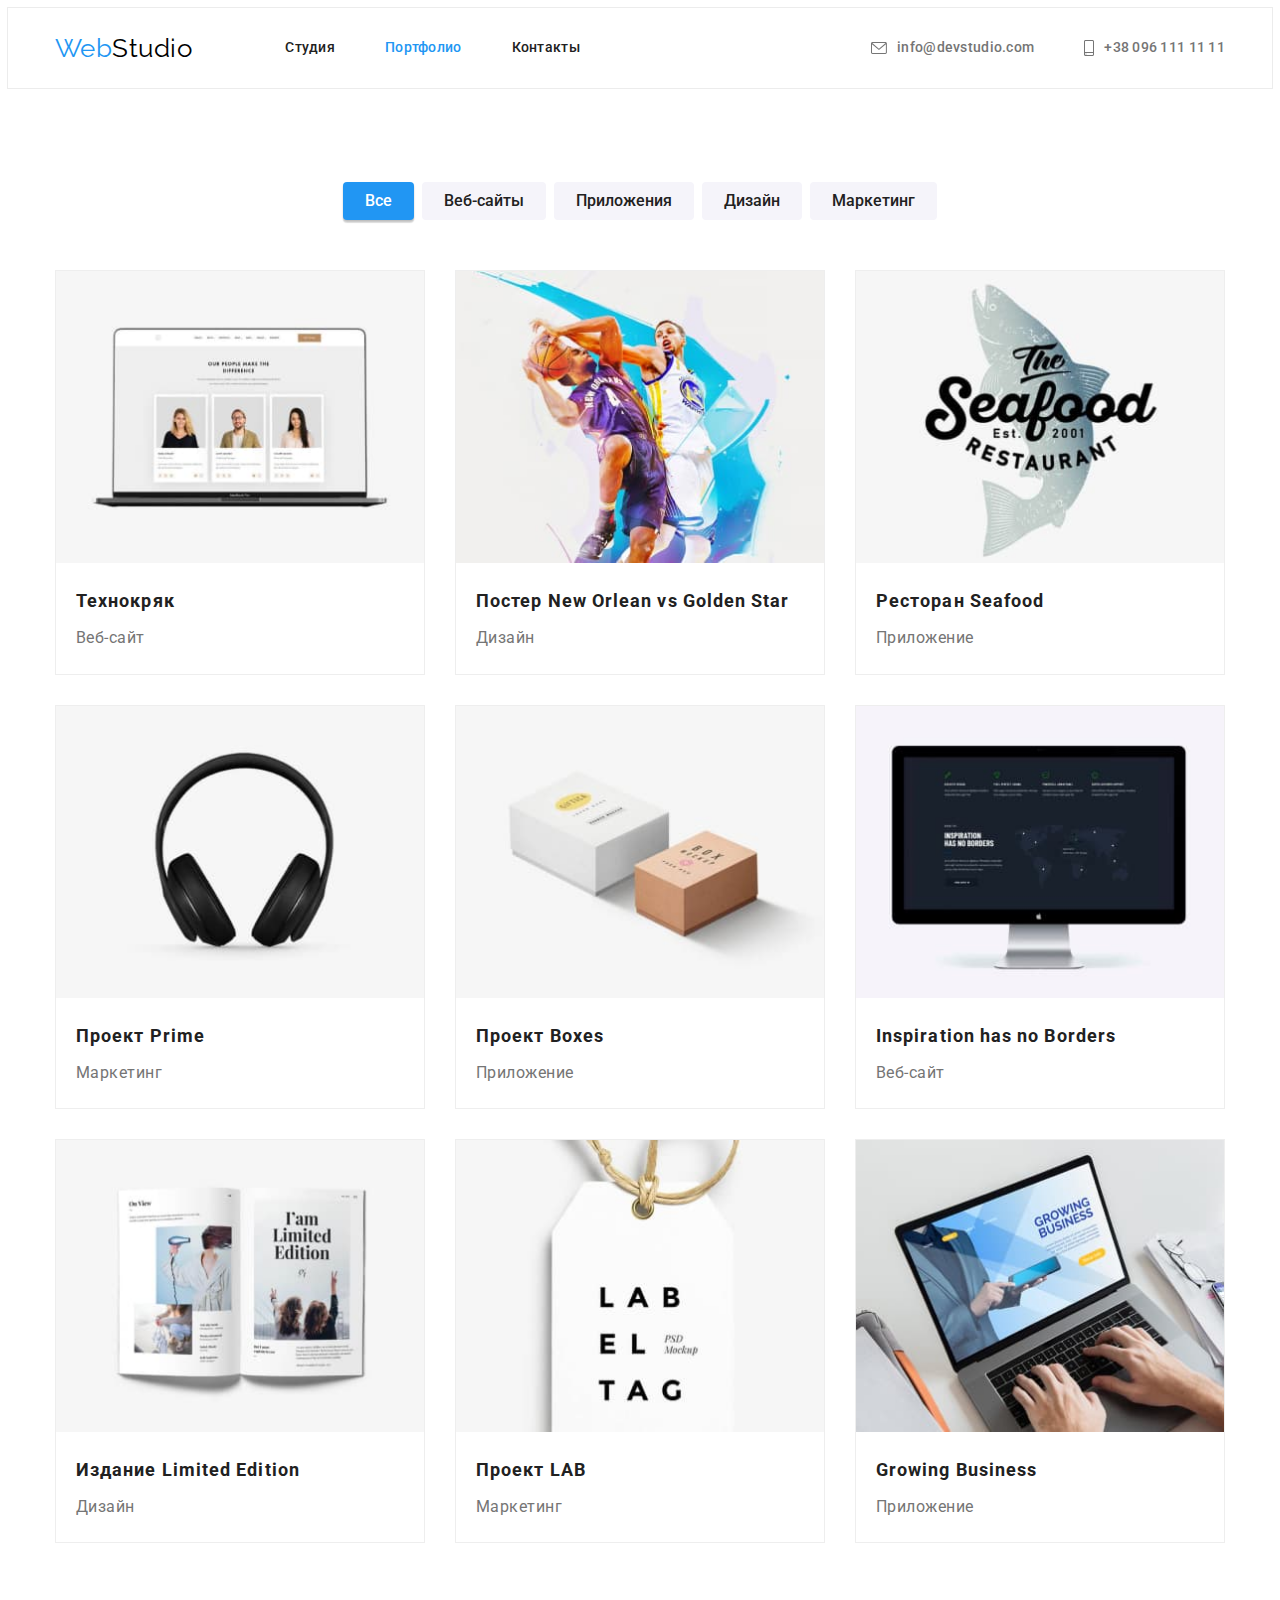
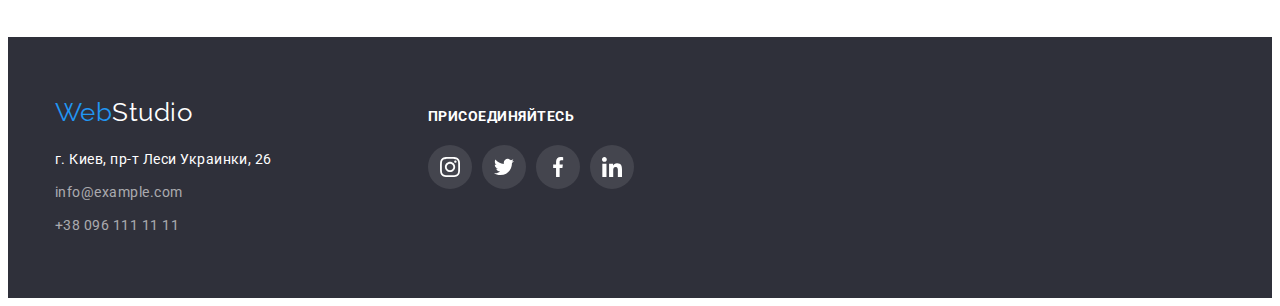
==== portfolio.html @ 5b9df4e9 "Initial commit" ====
<!DOCTYPE html>
<html lang="ru">
<head>
    <meta charset="UTF-8">
    <meta http-equiv="X-UA-Compatible" content="IE=edge">
    <meta name="viewport" content="width=device-width, initial-scale=1.0">
    <title>WebStudio</title>
    <link href="https://fonts.googleapis.com/css2?family=Raleway:wght@700&family=Roboto:wght@400;500;700&display=swap" rel="stylesheet">
    <link rel="stylesheet" href="https://cdnjs.cloudflare.com/ajax/libs/modern-normalize/1.1.0/modern-normalize.min.css"
        integrity="sha512-wpPYUAdjBVSE4KJnH1VR1HeZfpl1ub8YT/NKx4PuQ5NmX2tKuGu6U/JRp5y+Y8XG2tV+wKQpNHVUX03MfMFn9Q=="
        crossorigin="anonymous" referrerpolicy="no-referrer" />
    <link rel="stylesheet" href="./css/styles.css">
</head>
<body>
    <header class="header">
        <div class="container main-nav">
            <nav class="main-nav">
                <a href="./index.html" class="logo">
                    <span class="accent">Web</span>Studio
                </a>
                <ul class="site-nav">
                    <li class="item">
                        <a href="./index.html" class="link">Студия</a>
                    </li>
                    <li class="item">
                        <a href="./portfolio.html" class="link current">Портфолио</a>
                    </li>
                    <li class="item">
                        <a href="/" class="link">Контакты</a>
                    </li>
                </ul>
            </nav>
            <ul class="contacts">
                <li class="item">
                    <a href="mailto:info@devstudio.com" class="link">
                        <svg class="icon-contacts" width="16" height="12">
                            <use href="./images/icons.svg#envelope"></use>
                        </svg>
                        info@devstudio.com
                    </a>
                </li>
                <li class="item">
                    <a href="tel:+380961111111" class="link">
                        <svg class="icon-contacts" width="10" height="16">
                            <use href="./images/icons.svg#smartphone"></use>
                        </svg>
                        +38 096 111 11 11
                    </a>
                </li>
            </ul>
        </div>
    </header>
    <main>
        <section class="section portf">
            <div class="container">
                <h1 class="visually-hidden">Меню</h1>
                <ul class="button-menu">
                    <li class="item">
                        <button type="button" class="button-potrf active">Все</button>
                    </li>
                    <li class="item">
                        <button type="button" class="button-potrf">Веб-сайты</button>
                    </li>
                    <li class="item">
                        <button type="button" class="button-potrf">Приложения</button>
                    </li>
                    <li class="item">
                        <button type="button" class="button-potrf">Дизайн</button>
                    </li>
                    <li class="item">
                        <button type="button" class="button-potrf">Маркетинг</button>
                    </li>
                </ul>
                <ul class="content">
                    <li class="item-portf">
                        <a class="card-portf" href="#">
                            <div class="card-thumb">
                                <img src="./images/P1.jpg" alt="ноутбук с веб-сайтом" width="370" height="294">
                            </div>
                            <div class="card-context">
                                <h3 class="title">Технокряк</h3>
                                <p class="context">Веб-сайт</p>
                            </div>
                        </a>
                    </li>
                    <li class="item-portf">
                        <a class="card-portf" href="#">
                            <div class="card-thumb">
                                <img src="./images/P2.jpg" alt="два баскетбольных игрока" width="370" height="294">
                            </div>
                            <div class="card-context">
                                <h3 class="title">Постер New Orlean vs Golden Star</h3>
                                <p class="context">Дизайн</p>
                            </div>
                        </a>
                    </li>
                    <li class="item-portf">
                        <a class="card-portf" href="#">
                            <div class="card-thumb">
                                <img src="./images/P3.jpg" alt="рыба" width="370" height="294">
                            </div>
                            <div class="card-context">
                                <h3 class="title">Ресторан Seafood</h3>
                                <p class="context">Приложение</p>
                            </div>
                        </a>
                    </li>
                    <li class="item-portf">
                        <a class="card-portf" href="#">
                            <div class="card-thumb">
                                <img src="./images/P4.jpg" alt="наушники" width="370" height="294">
                            </div>
                            <div class="card-context">
                                <h3 class="title">Проект Prime</h3>
                                <p class="context">Маркетинг</p>
                            </div>
                        </a>
                    </li>
                    <li class="item-portf">
                        <a class="card-portf" href="#">
                            <div class="card-thumb">
                                <img src="./images/P5.jpg" alt="коробки" width="370" height="294">
                            </div>
                            <div class="card-context">
                                <h3 class="title">Проект Boxes</h3>
                                <p class="context">Приложение</p>
                            </div>
                        </a>
                    </li>
                    <li class="item-portf">
                        <a class="card-portf" href="#">
                            <div class="card-thumb">
                                <img src="./images/P6.jpg" alt="монитор" width="370" height="294">
                            </div>
                            <div class="card-context">
                                <h3 class="title">Inspiration has no Borders</h3>
                                <p class="context">Веб-сайт</p>
                            </div>
                        </a>
                    </li>
                    <li class="item-portf">
                        <a class="card-portf" href="#">
                            <div class="card-thumb">
                                <img src="./images/P7.jpg" alt="журнал" width="370" height="294">
                            </div>
                            <div class="card-context">
                                <h3 class="title">Издание Limited Edition</h3>
                                <p class="context">Дизайн</p>
                            </div>
                        </a>
                    </li>
                    <li class="item-portf">
                        <a class="card-portf" href="#">
                            <div class="card-thumb">
                                <img src="./images/P8.jpg" alt="бирка" width="370" height="294">
                            </div>
                            <div class="card-context">
                                <h3 class="title">Проект LAB</h3>
                                <p class="context">Маркетинг</p>
                            </div>
                        </a>
                    </li>
                    <li class="item-portf">
                        <a class="card-portf" href="#">
                            <div class="card-thumb">
                                <img src="./images/P9.jpg" alt="ноутбук с веб-сайтом" width="370" height="294">
                            </div>
                            <div class="card-context">
                                <h3 class="title">Growing Business</h3>
                                <p class="context">Приложение</p>
                            </div>
                        </a>
                    </li>
                </ul>
            </div>
        </section>
    </main>
    <footer class="footer">
        <div class="container address">
            <div class="footer-address">
                <a href="./index.html" class="logo-white"><span class="accent">Web</span>Studio</a>
                <address class="address">
                    <ul class="address-nav">
                        <li class="item"><a class="link-nav" href="https://bit.ly/3pXMvUd" target="_blank"
                                rel="noopener noreferrer">г.
                                Киев, пр-т
                                Леси Украинки, 26</a></li>
                        <li class="item"><a class="link" href="mailto:info@devstudio.com">info@example.com</a></li>
                        <li class="item"><a class="link" href="tel:+380961111111">+38 096 111 11 11</a></li>
                    </ul>
                </address>
            </div>
            <div class="footer-container">
                <h3 class="title">присоединяйтесь</h3>
                <ul class="social">
                    <li class="item-social">
                        <a class="link" href="#">
                            <svg class="icon-social" width="20" height="20">
                                <use href="./images/icons.svg#instagram"></use>
                            </svg>
                        </a>
                    </li>
                    <li class="item-social">
                        <a class="link" href="#">
                            <svg class="icon-social" width="20" height="20">
                                <use href="./images/icons.svg#twitter"></use>
                            </svg>
                        </a>
                    </li>
                    <li class="item-social">
                        <a class="link" href="#">
                            <svg class="icon-social" width="20" height="20">
                                <use href="./images/icons.svg#facebook"></use>
                            </svg>
                        </a>
                    </li>
                    <li class="item-social">
                        <a class="link" href="#">
                            <svg class="icon-social" width="20" height="20">
                                <use href="./images/icons.svg#linkedin"></use>
                            </svg>
                        </a>
                    </li>
                </ul>
            </div>
        </div>
    </footer>
</body>
</html>
---- css/styles.css ----
:root {
    --primary-text-color: #757575;
    --title-text-color: #212121;
    --accent-color: #2196F3;
    --button-hover-color: #188CE8;
    --primary-white-color: #FFFFFF;
    --secondary-white-color: #F5F4FA;
    --address-link-color: rgba(255, 255, 255, 0.6);
    --logo-color: #000000;
    --herofooter-bg-color: #2F303A;
    --icons-primary-color: #afb1b8;
    --footer-social-color: rgba(255, 255, 255, 10%);
    }

body {
    font-family: Roboto, sans-serif;
    letter-spacing: 0.03em;
    color: var(--primary-text-color);
    background-color: var(--primary-white-color);
}

html {
    box-sizing: border-box;
}

*,
*::after,
*::before {
    box-sizing: inherit;
}

a {
    text-decoration: none;
    color: inherit;
}

ul {
    margin: 0;
    padding: 0;
    list-style: none;
}

.section {
    padding-top: 94px;
    padding-bottom: 94px;
}

.visually-hidden {
    position: absolute;
    width: 1px;
    height: 1px;
    margin: -1px;
    border: 0;
    padding: 0;
    white-space: nowrap;
    clip-path: inset(100%);
    clip: rect(0 0 0 0);
    overflow: hidden;
}

.accent {
    color: var(--accent-color);
}

/* Шапка */
.header {
    outline: 1px solid #ececec;
}

.container {
    width: 1200px;
    padding-left: 15px;
    padding-right: 15px;
    margin: 0 auto;
}

.logo {
    font-family: Raleway;
    font-size: 26px;
    line-height: 1.19;
    color: var(--logo-color);
}

.logo-white {
    display: block;
    margin-bottom: 20px;
    font-family: Raleway;
    font-size: 26px;
    line-height: 1.19;
    color: var(--primary-white-color);
}

.main-nav {
    display: flex;
    align-items: center;
}

.site-nav {
    display: flex;
    margin-left: 93px;
}

.site-nav .link {
    display: block;
    padding-top: 32px;
    padding-bottom: 32px;
    font-weight: 500;
    font-size: 14px;
    line-height: 1.14;
    letter-spacing: 0.02em;
    color: var(--title-text-color);
}

.site-nav .item + .item {
    margin-left: 50px;
}

.site-nav .link:hover,
.site-nav .link:focus,
.contacts .link:hover,
.contacts .link:focus,
.address-nav .link:hover,
.address-nav .link:focus {
    color: var(--accent-color);
}

.site-nav .link.current {
    color: var(--accent-color);
}

.contacts {
    display: flex;
    margin-left: auto;
}

.contacts .item {
    fill: currentColor;
}

.contacts .icon-contacts {
    margin-right: 10px;
}

.contacts .icon-contacts:hover {
    fill: var(--accent-color);
}

.contacts .link {
    display: inline-flex;
    align-items: center;
    padding-top: 32px;
    padding-bottom: 32px;
    font-weight: 500;
    font-size: 14px;
    line-height: 1.14;
    letter-spacing: 0.02em;
    color: var(--primary-text-color);
}

.contacts .item + .item {
    margin-left: 50px;
}

img {
    display: block;
    max-width: 100%;
    height: auto;
}

/* Секция Герой */
.hero {
    padding: 200px 0;
    text-align: center;
    background-color: var(--herofooter-bg-color);
    max-width: 1600px;
    margin-left: auto;
    margin-right: auto;
    background-image: linear-gradient(
     to right,
     rgba(47, 48, 58, 0.4),
     rgba(47, 48, 58, 0.4)
     ), 
     url(../images/fon.jpg);
    background-repeat: no-repeat;
    background-position: center;
    background-size: cover;
}

.hero-title {
    width: 696px;
    margin-left: auto;
    margin-right: auto;
    margin-top: 0;
    margin-bottom: 30px;
    font-weight: 900;
    font-size: 44px;
    line-height: 1.36;
    letter-spacing: 0.06em;
    text-transform: uppercase;
    color: var(--primary-white-color);
}

.button {
    font-family: inherit;
    font-weight: 700;
    font-size: 16px;
    line-height: 1.88;
    text-align: center;
    letter-spacing: 0.06em;
    color: var(--primary-white-color);
    background-color: var(--accent-color);
    padding: 10px 32px;
    border-radius: 4px;
    border: none;
    cursor: pointer;
}

.button:hover {
    color: var(--primary-white-color);
    background-color: var(--button-hover-color);
}

/* Секция Особенности */
.peculiarities {
    display: flex;
}

.thumb {
    display: flex;
    margin-bottom: 30px;
    background-color: var(--secondary-white-color);
    border-radius: 4px;
    height: 120px;
    align-items: center;
    justify-content: center;
}

.peculiarities .item {
    width: 270px;
}

.peculiarities .item + .item {
    margin-left: 30px;
}

.peculiarities .title {
    margin-top: 0;
    margin-bottom: 10px;
    font-size: 14px;
    line-height: 1.14;
    text-transform: uppercase;
    color: var(--title-text-color);
}

.text {
    margin-top: 0;
    margin-bottom: 0;
    font-size: 14px;
    line-height: 1.71;
}

/* Секция Картинки */
.image {
    padding-top: 0;
}

.picture {
    display: flex;
    width: 370;
}

.picture .item + .item {
    margin-left: 30px;
}

.section-title,
.team-title,
.clients-title {
    margin-top: 0;
    margin-bottom: 50px;
    font-size: 36px;
    line-height: 1.17;
    text-align: center;
    color: var(--title-text-color);
}

/* Секция Команда */
.section.team {    
    background-color: var(--secondary-white-color); 
}

.work-list {
    display: flex;
    margin-left: -30px;
    margin-top: -30px;
}

.work-list .item {
    flex-basis: calc(100% / 4 - 30px);
    margin-left: 30px;
    margin-top: 30px;
    background-color: var(--primary-white-color);
    box-shadow: 0px 1px 3px rgba(0, 0, 0, 0.12), 0px 1px 1px rgba(0, 0, 0, 0.14), 0px 2px 1px rgba(0, 0, 0, 0.2);
    border-radius: 0px 0px 4px 4px;
}

.card-content {
    padding: 30px;
    text-align: center;
}

.card-icon {
    display: flex;
    justify-content: center;
}

.card-icon .link {
    display: inline-flex;
    align-items: center;
    justify-content: center;
    width: 44px;
    height: 44px;
    border-radius: 50%;
    /* margin-right: 10px; */
    fill: var(--icons-primary-color);
}

.card-icon .item-team + .item-team {
    margin-left: 10px;
}

/* .card-icon .item-team:not(:last-child) {
    margin-right: 10px;
} */

.card-icon .link:hover {
    fill: var(--primary-white-color);
    background-color: var(--accent-color);
}

.work-list .title {
    margin-top: 0;
    margin-bottom: 10px;
    font-weight: 500;
    font-size: 16px;
    line-height: 1.19;
    color: var(--title-text-color);
}

.team-text {
    margin-top: 0;
    margin-bottom: 16px;
    font-size: 16px;
    line-height: 1.19;
}

/* Секция Клиенты */
.company {
    display: flex;
}

.company .link {
    display: inline-flex;
    outline: 1px solid var(--icons-primary-color);
    border-radius: 4px;
    width: 170px;
    height: 92px;
    align-items: center;
    justify-content: center;
    fill: var(--icons-primary-color);
}

.company .link:hover,
.company .link:focus {
    border: 1px solid var(--accent-color);
}

.company .link:hover .icon-clients,
.company .link:focus .icon-clients {
    fill: var(--accent-color);
}

.company .item+.item {
    margin-left: 30px;
}

/* Подвал */
.footer {
    padding-top: 60px;
    padding-bottom: 60px;
    background-color: var(--herofooter-bg-color);
}

.address {
    display: flex;
    align-items: baseline;

}

.address-nav .item+.item {
    margin-top: 9px;
}

.address-nav .link-nav {
    font-style: normal;
    font-size: 14px;
    line-height: 1.71;
    color: var(--primary-white-color);
}

.address-nav .link {
    font-style: normal;
    font-size: 14px;
    line-height: 1.71;
    color: var(--address-link-color);
}

.footer-container .title {
    margin-top: 0;
    margin-left: 156px;
    margin-bottom: 20px;
    font-weight: 700;
    font-size: 14px;
    line-height: 1.14;
    text-transform: uppercase;
    color: var(--primary-white-color);
}

.social {
    display: flex;
    margin-left: 156px;
}

.social .link {
    display: inline-flex;
    align-items: center;
    justify-content: center;
    width: 44px;
    height: 44px;
    border-radius: 50%;
    /* margin-right: 10px; */
    fill: var(--primary-white-color);
    background-color: var(--footer-social-color);
}

.social .item-social + .item-social {
    margin-left: 10px;
}

.social .link:hover {
    background-color: var(--accent-color);
}

/* Стили портфолио */

.button-menu {
    display: flex;
    justify-content: center;
    margin-bottom: 50px;
}

.button-menu .item + .item {
    margin-left: 8px;
}

.button-potrf {
    margin-top: 0;
    font-family: inherit;
    font-weight: 500;
    font-size: 16px;
    line-height: 1.63;
    text-align: center;
    color: var(--title-text-color);
    background-color: var(--secondary-white-color);
    padding: 6px 22px;
    border-radius: 4px;
    border: none;
    cursor: pointer
}

.button-menu .button-potrf.active,
.button-potrf:hover,
.button-potrf:focus {
    color: var(--primary-white-color);
    background-color: var(--accent-color);
    box-shadow: 0px 3px 1px rgba(0, 0, 0, 0.1), 0px 1px 2px rgba(0, 0, 0, 0.08), 0px 2px 2px rgba(0, 0, 0, 0.12);
}

.content .title {
    margin-top: 0;
    margin-bottom: 4px;
    font-size: 18px;
    line-height: 2;
    letter-spacing: 0.06em;
    color: var(--title-text-color);
}

.context {
    margin-top: 0;
    margin-bottom: 0;
    font-size: 16px;
    line-height: 1.88;
}

.content {
    display: flex;
    flex-wrap: wrap;
    margin-left: -30px;
    margin-top: -30px;
}

.content .item-portf {
    flex-basis: calc(100% / 3 - 30px);
    margin-left: 30px;
    margin-top: 30px;
    background-color: var(--primary-white-color);
    border: 1px solid #eeeeee;
}

.card-context {
    padding: 20px;
}

.item-portf:hover {
    cursor: pointer;
    box-shadow: 0px 1px 1px rgba(0, 0, 0, 0.12), 0px 4px 4px rgba(0, 0, 0, 0.06), 1px 4px 6px rgba(0, 0, 0, 0.16);
}
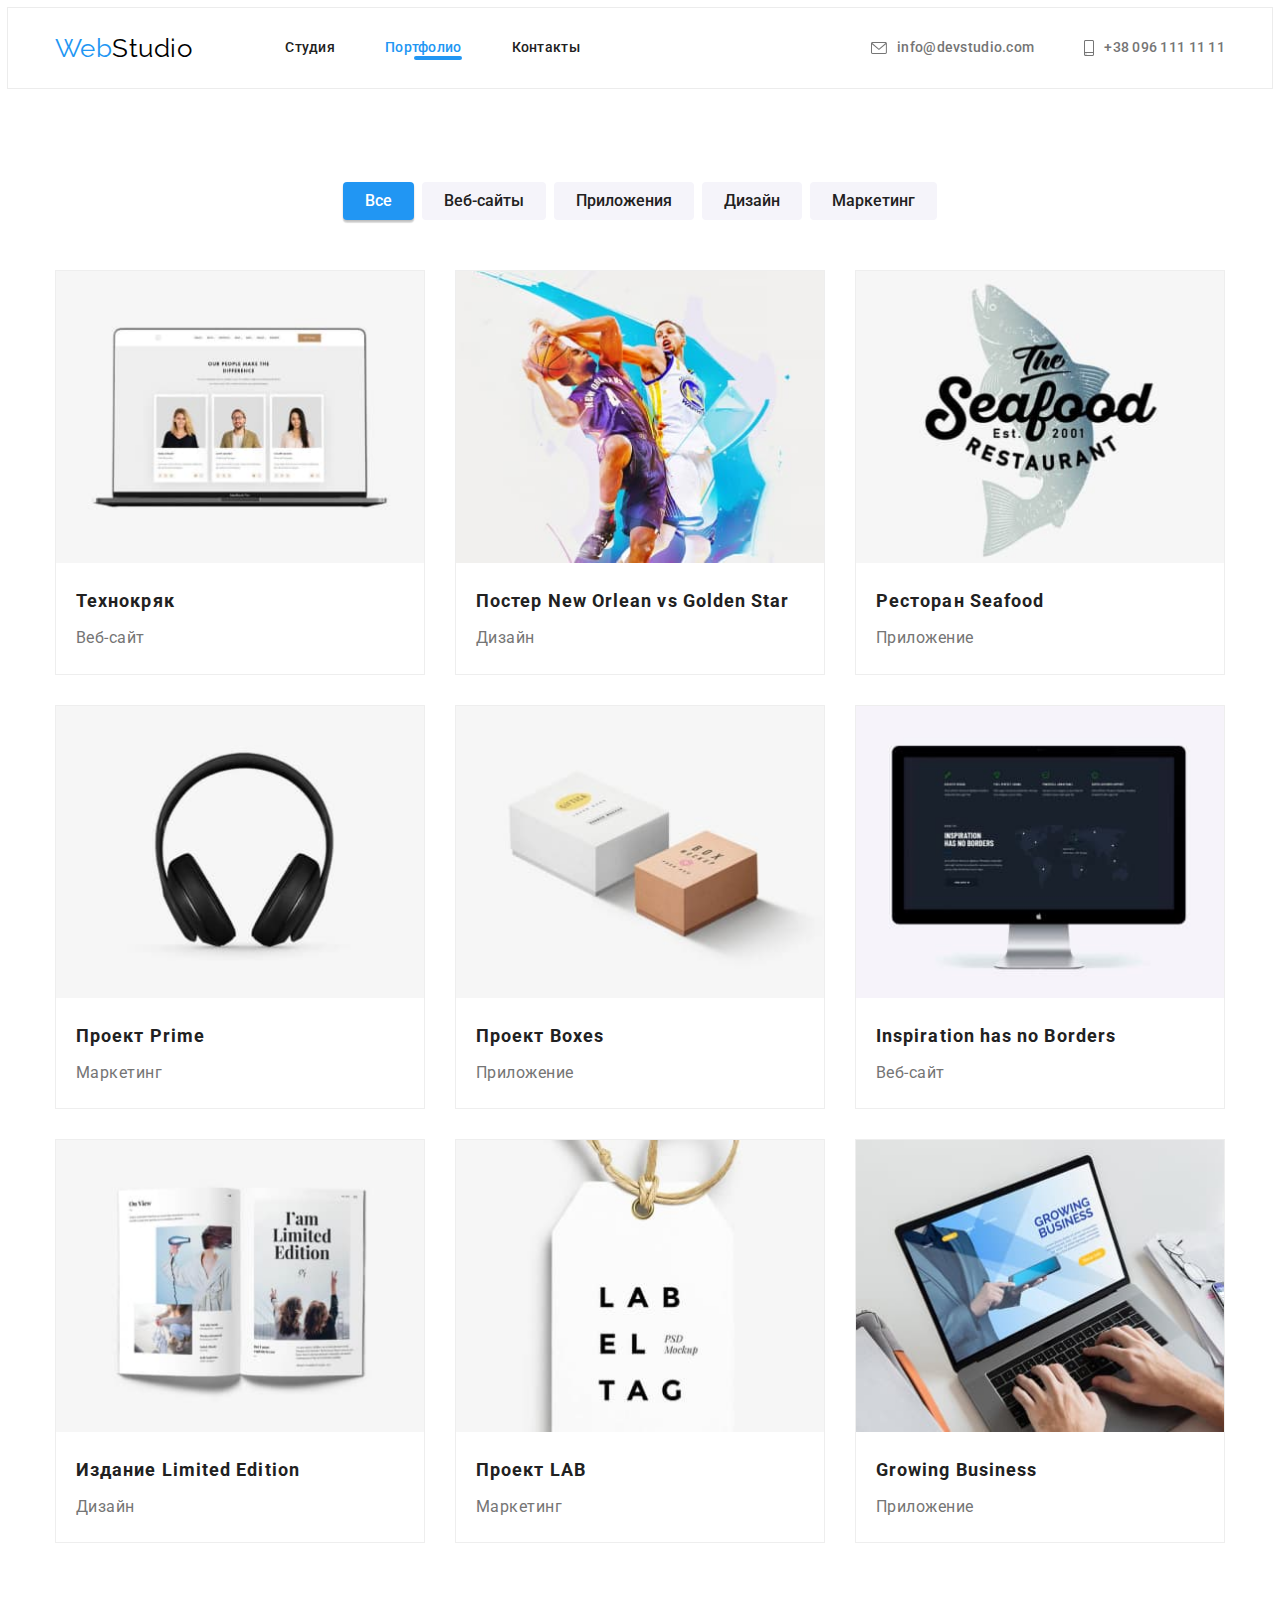
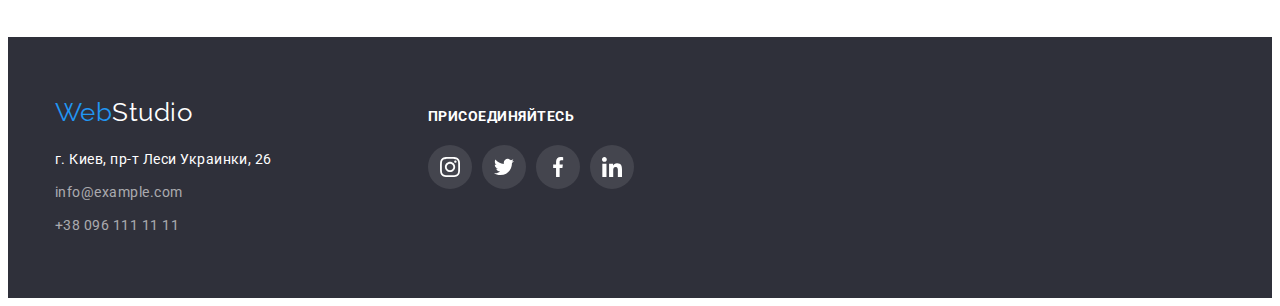
==== commit f7a7111c: "дз-5" ====
--- a/portfolio.html
+++ b/portfolio.html
@@ -33,7 +33,7 @@
             <ul class="contacts">
                 <li class="item">
                     <a href="mailto:info@devstudio.com" class="link">
-                        <svg class="icon-contacts" width="16" height="12">
+                        <svg class="icon-contacts" width="16" height="12" aria-hidden="true">
                             <use href="./images/icons.svg#envelope"></use>
                         </svg>
                         info@devstudio.com
@@ -41,7 +41,7 @@
                 </li>
                 <li class="item">
                     <a href="tel:+380961111111" class="link">
-                        <svg class="icon-contacts" width="10" height="16">
+                        <svg class="icon-contacts" width="10" height="16" aria-hidden="true">
                             <use href="./images/icons.svg#smartphone"></use>
                         </svg>
                         +38 096 111 11 11
@@ -76,6 +76,12 @@
                         <a class="card-portf" href="#">
                             <div class="card-thumb">
                                 <img src="./images/P1.jpg" alt="ноутбук с веб-сайтом" width="370" height="294">
+                                <div class="content-text">
+                                    <span class="content-text-text">
+                                        Ресурс предлагает комплексные предложения с разным уровнем функционала и сервисов. Все это позволит посетителю 
+                                        получить исчерпывающие сведения о компании или частном лице.
+                                    </span>
+                                </div>
                             </div>
                             <div class="card-context">
                                 <h3 class="title">Технокряк</h3>
@@ -87,6 +93,12 @@
                         <a class="card-portf" href="#">
                             <div class="card-thumb">
                                 <img src="./images/P2.jpg" alt="два баскетбольных игрока" width="370" height="294">
+                                <div class="content-text">
+                                    <span class="content-text-text">
+                                        Ресурс предлагает комплексные предложения с разным уровнем функционала и сервисов. Все это позволит посетителю 
+                                        получить исчерпывающие сведения о компании или частном лице.
+                                    </span>
+                                </div>
                             </div>
                             <div class="card-context">
                                 <h3 class="title">Постер New Orlean vs Golden Star</h3>
@@ -98,6 +110,12 @@
                         <a class="card-portf" href="#">
                             <div class="card-thumb">
                                 <img src="./images/P3.jpg" alt="рыба" width="370" height="294">
+                                <div class="content-text">
+                                    <span class="content-text-text">
+                                        Ресурс предлагает комплексные предложения с разным уровнем функционала и сервисов. Все это позволит посетителю 
+                                        получить исчерпывающие сведения о компании или частном лице.
+                                    </span>
+                                </div>
                             </div>
                             <div class="card-context">
                                 <h3 class="title">Ресторан Seafood</h3>
@@ -109,6 +127,12 @@
                         <a class="card-portf" href="#">
                             <div class="card-thumb">
                                 <img src="./images/P4.jpg" alt="наушники" width="370" height="294">
+                                <div class="content-text">
+                                    <span class="content-text-text">
+                                        Ресурс предлагает комплексные предложения с разным уровнем функционала и сервисов. Все это позволит посетителю
+                                        получить исчерпывающие сведения о компании или частном лице.
+                                    </span>
+                                </div>
                             </div>
                             <div class="card-context">
                                 <h3 class="title">Проект Prime</h3>
@@ -120,6 +144,12 @@
                         <a class="card-portf" href="#">
                             <div class="card-thumb">
                                 <img src="./images/P5.jpg" alt="коробки" width="370" height="294">
+                                <div class="content-text">
+                                    <span class="content-text-text">
+                                        Ресурс предлагает комплексные предложения с разным уровнем функционала и сервисов. Все это позволит посетителю
+                                        получить исчерпывающие сведения о компании или частном лице.
+                                    </span>
+                                </div>
                             </div>
                             <div class="card-context">
                                 <h3 class="title">Проект Boxes</h3>
@@ -131,6 +161,12 @@
                         <a class="card-portf" href="#">
                             <div class="card-thumb">
                                 <img src="./images/P6.jpg" alt="монитор" width="370" height="294">
+                                <div class="content-text">
+                                    <span class="content-text-text">
+                                        Ресурс предлагает комплексные предложения с разным уровнем функционала и сервисов. Все это позволит посетителю
+                                        получить исчерпывающие сведения о компании или частном лице.
+                                    </span>
+                                </div>
                             </div>
                             <div class="card-context">
                                 <h3 class="title">Inspiration has no Borders</h3>
@@ -142,6 +178,12 @@
                         <a class="card-portf" href="#">
                             <div class="card-thumb">
                                 <img src="./images/P7.jpg" alt="журнал" width="370" height="294">
+                                <div class="content-text">
+                                    <span class="content-text-text">
+                                        Ресурс предлагает комплексные предложения с разным уровнем функционала и сервисов. Все это позволит посетителю
+                                        получить исчерпывающие сведения о компании или частном лице.
+                                    </span>
+                                </div>
                             </div>
                             <div class="card-context">
                                 <h3 class="title">Издание Limited Edition</h3>
@@ -153,6 +195,12 @@
                         <a class="card-portf" href="#">
                             <div class="card-thumb">
                                 <img src="./images/P8.jpg" alt="бирка" width="370" height="294">
+                                <div class="content-text">
+                                    <span class="content-text-text">
+                                        Ресурс предлагает комплексные предложения с разным уровнем функционала и сервисов. Все это позволит посетителю
+                                        получить исчерпывающие сведения о компании или частном лице.
+                                    </span>
+                                </div>
                             </div>
                             <div class="card-context">
                                 <h3 class="title">Проект LAB</h3>
@@ -164,6 +212,12 @@
                         <a class="card-portf" href="#">
                             <div class="card-thumb">
                                 <img src="./images/P9.jpg" alt="ноутбук с веб-сайтом" width="370" height="294">
+                                <div class="content-text">
+                                    <span class="content-text-text">
+                                        Ресурс предлагает комплексные предложения с разным уровнем функционала и сервисов. Все это позволит посетителю
+                                        получить исчерпывающие сведения о компании или частном лице.
+                                    </span>
+                                </div>
                             </div>
                             <div class="card-context">
                                 <h3 class="title">Growing Business</h3>
@@ -195,28 +249,28 @@
                 <ul class="social">
                     <li class="item-social">
                         <a class="link" href="#">
-                            <svg class="icon-social" width="20" height="20">
+                            <svg class="icon-social" width="20" height="20" aria-label="Ссылка на Instagram">
                                 <use href="./images/icons.svg#instagram"></use>
                             </svg>
                         </a>
                     </li>
                     <li class="item-social">
                         <a class="link" href="#">
-                            <svg class="icon-social" width="20" height="20">
+                            <svg class="icon-social" width="20" height="20" aria-label="Ссылка на Twitter">
                                 <use href="./images/icons.svg#twitter"></use>
                             </svg>
                         </a>
                     </li>
                     <li class="item-social">
                         <a class="link" href="#">
-                            <svg class="icon-social" width="20" height="20">
+                            <svg class="icon-social" width="20" height="20" aria-label="Ссылка на Facebook">
                                 <use href="./images/icons.svg#facebook"></use>
                             </svg>
                         </a>
                     </li>
                     <li class="item-social">
                         <a class="link" href="#">
-                            <svg class="icon-social" width="20" height="20">
+                            <svg class="icon-social" width="20" height="20" aria-label="Ссылка на Linkedin">
                                 <use href="./images/icons.svg#linkedin"></use>
                             </svg>
                         </a>
--- a/css/styles.css
+++ b/css/styles.css
@@ -101,6 +101,7 @@
 }
 
 .site-nav .link {
+    
     display: block;
     padding-top: 32px;
     padding-bottom: 32px;
@@ -126,6 +127,22 @@
 
 .site-nav .link.current {
     color: var(--accent-color);
+}
+
+.site-nav .item {
+    position: relative;
+}
+
+.current::after {
+    position: absolute;
+    display: block;
+    content: '';
+    bottom: 28px;
+    right: 0;
+    width: 48px;
+    height: 4px;
+    border-radius: 2px;
+    background-color: #2196F3;
 }
 
 .contacts {
@@ -220,6 +237,53 @@
     background-color: var(--button-hover-color);
 }
 
+.backdrop {
+    position: fixed;
+    top: 0;
+    left: 0;
+    width: 100%;
+    height: 100%;
+    background-color: rgba(0, 0, 0, 0.2);
+}
+
+.backdrop.is-hidden {
+    opacity: 0;
+    pointer-events: none;
+    visibility: hidden;
+}
+
+.modal {
+    display: flex;
+    position: absolute;
+    top: 50%;
+    left: 50%;
+    transform: translate(-50%, -50%);
+    min-height: 581px;
+    min-width: 528px;
+    background-color: var(--primary-white-color);
+    box-shadow: 0px 1px 3px rgba(0, 0, 0, 0.12), 0px 1px 1px rgba(0, 0, 0, 0.14), 0px 2px 1px rgba(0, 0, 0, 0.2);
+    border-radius: 4px;
+}
+
+.modal-item {
+    display: inline-flex;
+    position: absolute;
+    top: 8px;
+    right: 8px;
+    width: 30px;
+    height: 30px;
+    border-radius: 50%;
+    align-items: center;
+    justify-content: center;
+    background-color: #FFFFFF;
+    border: 1px solid rgba(0, 0, 0, 0.1);
+    cursor: pointer;
+}
+
+.icon-modal {
+    position: absolute;
+    fill: #000000;
+}
 /* Секция Особенности */
 .peculiarities {
     display: flex;
@@ -266,11 +330,47 @@
 
 .picture {
     display: flex;
+    position: relative;
     width: 370;
 }
 
 .picture .item + .item {
     margin-left: 30px;
+}
+
+.picture-text {
+    display: flex;
+    position: absolute;
+    padding: 27px 82px;
+    bottom: 0;
+    font-weight: 700;
+    font-size: 14px;
+    line-height: 1.14;
+    text-transform: uppercase;
+    color: rgba(255, 255, 255, 1);
+    opacity: 0;
+    justify-content: center;
+    align-items: center;
+}
+
+.picture-text-text {
+    margin: 0;
+}
+
+.picture .item::before {
+    display: inline-block;
+    position: absolute;
+    content: '';
+    width: 370px;
+    height: 70px;
+    bottom: 0;
+    background-color: rgba(47, 48, 58, 80%);
+    opacity: 0;
+}
+
+.picture .item:hover .picture-text,
+.picture .item:hover::before {
+    opacity: 1;
 }
 
 .section-title,
@@ -321,17 +421,12 @@
     width: 44px;
     height: 44px;
     border-radius: 50%;
-    /* margin-right: 10px; */
     fill: var(--icons-primary-color);
 }
 
 .card-icon .item-team + .item-team {
     margin-left: 10px;
 }
-
-/* .card-icon .item-team:not(:last-child) {
-    margin-right: 10px;
-} */
 
 .card-icon .link:hover {
     fill: var(--primary-white-color);
@@ -438,7 +533,6 @@
     width: 44px;
     height: 44px;
     border-radius: 50%;
-    /* margin-right: 10px; */
     fill: var(--primary-white-color);
     background-color: var(--footer-social-color);
 }
@@ -526,4 +620,45 @@
     box-shadow: 0px 1px 1px rgba(0, 0, 0, 0.12), 0px 4px 4px rgba(0, 0, 0, 0.06), 1px 4px 6px rgba(0, 0, 0, 0.16);
 }
 
-
+.card-thumb {
+    position: relative;
+}
+
+
+.card-thumb::before {
+    display: inline-block;
+    position: absolute;
+    content: '';
+    width: 100%;
+    height: 100%;
+    opacity: 0;
+}
+
+.content-text {
+    display: inline-flex;
+    position: absolute;
+    top: 50%;
+    left: 50%;
+    transform: translate(-50%, -50%);
+    padding: 63px 24px;
+    font-size: 18px;
+    line-height: 1.56;
+    color: #FFFFFF;
+    background-color: rgba(33, 150, 243, 0.9);
+    opacity: 0;
+}
+
+.content-text-text {
+    margin: 0;
+    width: 322px;
+    height: 168px;
+    align-items: center;
+    justify-content: center;
+}
+
+.item-portf:hover .content-text,
+.card-thumb:hover::before {
+    opacity: 1;
+}
+
+
